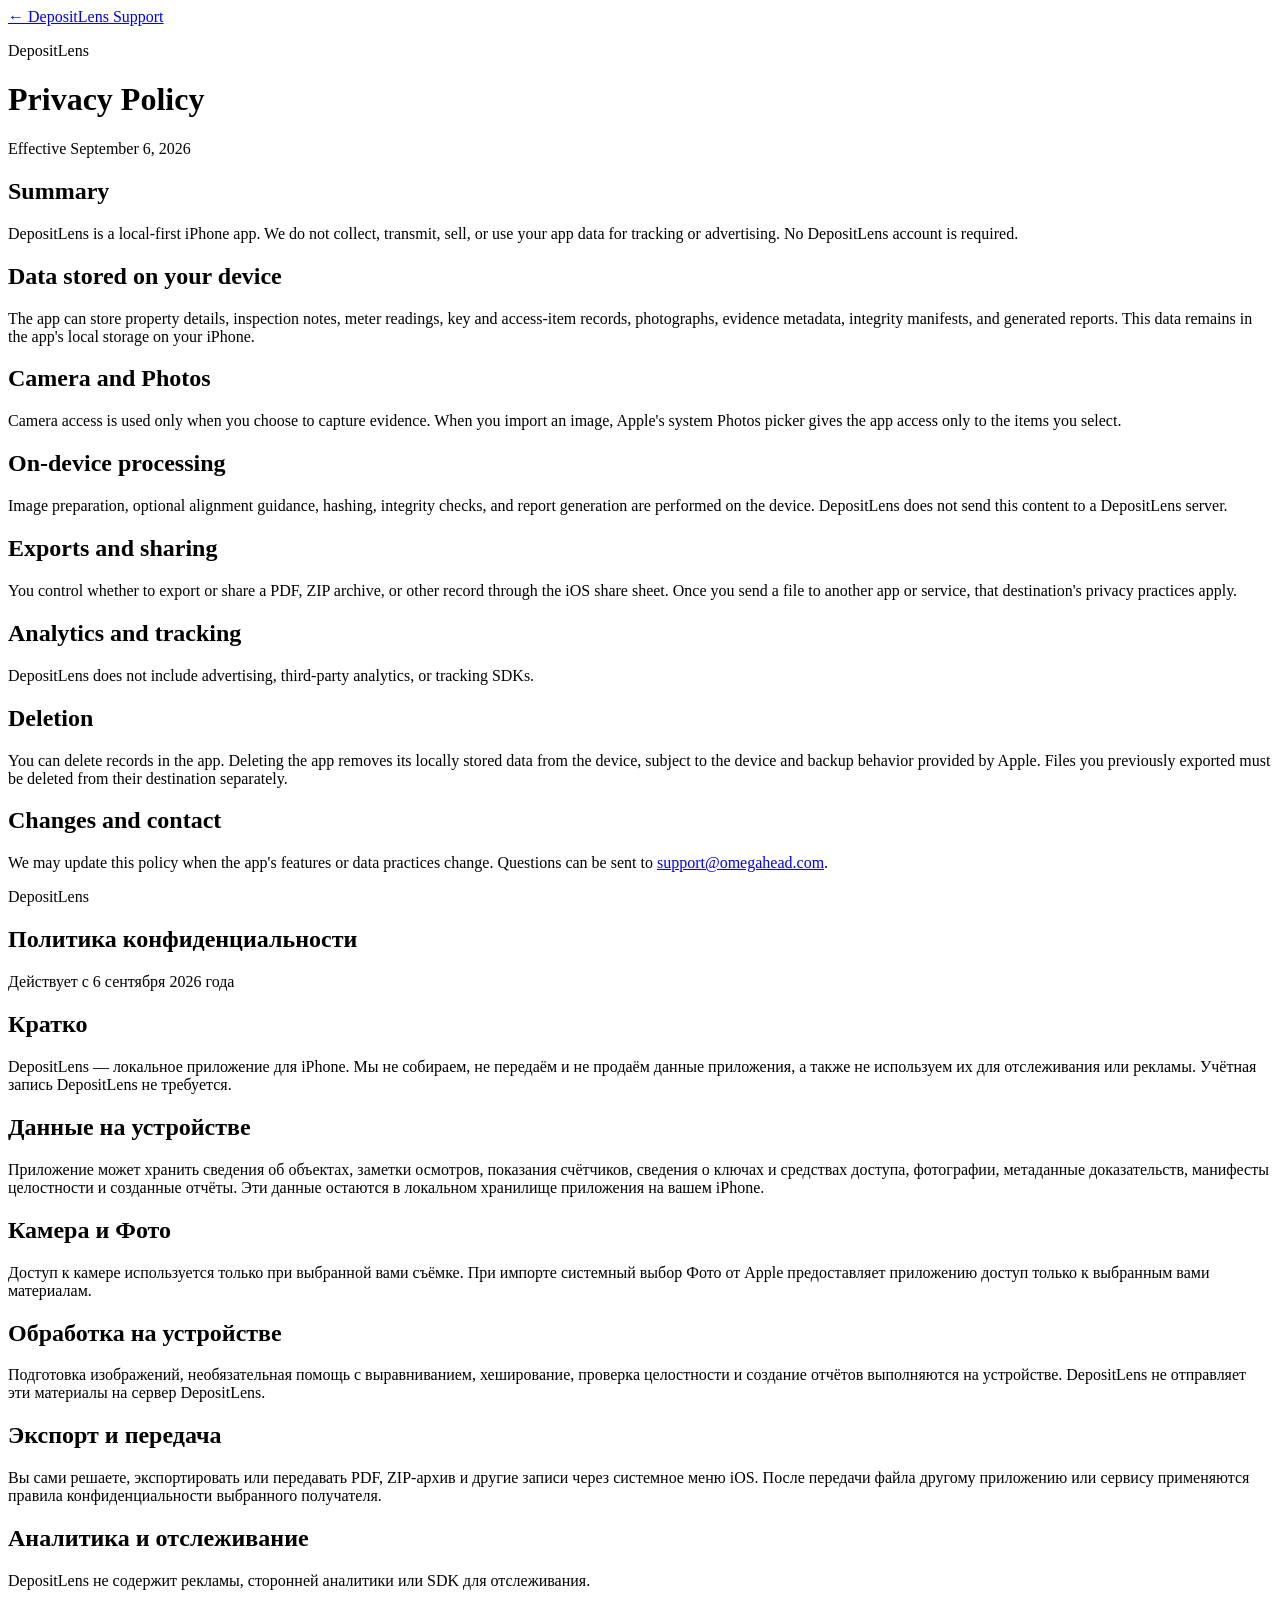
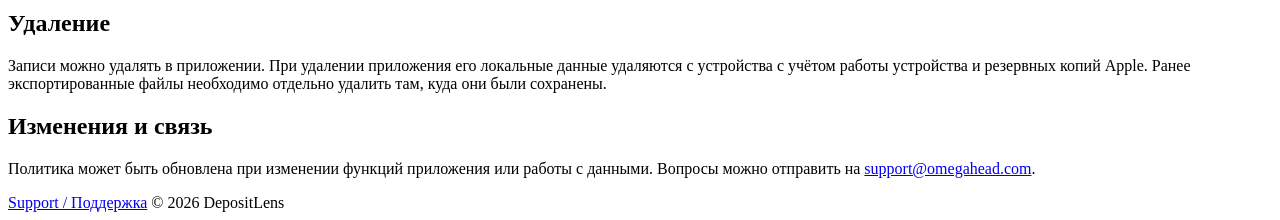
==== privacy.html @ 1183e6c7 "Publish privacy.html" ====
<!doctype html>
<html lang="en">
<head>
  <meta charset="utf-8">
  <meta name="viewport" content="width=device-width, initial-scale=1">
  <meta name="description" content="DepositLens Privacy Policy.">
  <title>DepositLens Privacy Policy</title>
  <link rel="stylesheet" href="styles.css">
</head>
<body>
  <main>
    <nav><a href="index.html">← DepositLens Support</a></nav>

    <header class="policy-header">
      <p class="eyebrow">DepositLens</p>
      <h1>Privacy Policy</h1>
      <p class="note">Effective September 6, 2026</p>
    </header>

    <section class="card">
      <h2>Summary</h2>
      <p>DepositLens is a local-first iPhone app. We do not collect, transmit, sell, or use your app data for tracking or advertising. No DepositLens account is required.</p>

      <h2>Data stored on your device</h2>
      <p>The app can store property details, inspection notes, meter readings, key and access-item records, photographs, evidence metadata, integrity manifests, and generated reports. This data remains in the app's local storage on your iPhone.</p>

      <h2>Camera and Photos</h2>
      <p>Camera access is used only when you choose to capture evidence. When you import an image, Apple's system Photos picker gives the app access only to the items you select.</p>

      <h2>On-device processing</h2>
      <p>Image preparation, optional alignment guidance, hashing, integrity checks, and report generation are performed on the device. DepositLens does not send this content to a DepositLens server.</p>

      <h2>Exports and sharing</h2>
      <p>You control whether to export or share a PDF, ZIP archive, or other record through the iOS share sheet. Once you send a file to another app or service, that destination's privacy practices apply.</p>

      <h2>Analytics and tracking</h2>
      <p>DepositLens does not include advertising, third-party analytics, or tracking SDKs.</p>

      <h2>Deletion</h2>
      <p>You can delete records in the app. Deleting the app removes its locally stored data from the device, subject to the device and backup behavior provided by Apple. Files you previously exported must be deleted from their destination separately.</p>

      <h2>Changes and contact</h2>
      <p>We may update this policy when the app's features or data practices change. Questions can be sent to <a href="mailto:support@omegahead.com">support@omegahead.com</a>.</p>
    </section>

    <section class="card" lang="ru">
      <p class="eyebrow">DepositLens</p>
      <h1>Политика конфиденциальности</h1>
      <p class="note">Действует с 6 сентября 2026 года</p>

      <h2>Кратко</h2>
      <p>DepositLens — локальное приложение для iPhone. Мы не собираем, не передаём и не продаём данные приложения, а также не используем их для отслеживания или рекламы. Учётная запись DepositLens не требуется.</p>

      <h2>Данные на устройстве</h2>
      <p>Приложение может хранить сведения об объектах, заметки осмотров, показания счётчиков, сведения о ключах и средствах доступа, фотографии, метаданные доказательств, манифесты целостности и созданные отчёты. Эти данные остаются в локальном хранилище приложения на вашем iPhone.</p>

      <h2>Камера и Фото</h2>
      <p>Доступ к камере используется только при выбранной вами съёмке. При импорте системный выбор Фото от Apple предоставляет приложению доступ только к выбранным вами материалам.</p>

      <h2>Обработка на устройстве</h2>
      <p>Подготовка изображений, необязательная помощь с выравниванием, хеширование, проверка целостности и создание отчётов выполняются на устройстве. DepositLens не отправляет эти материалы на сервер DepositLens.</p>

      <h2>Экспорт и передача</h2>
      <p>Вы сами решаете, экспортировать или передавать PDF, ZIP-архив и другие записи через системное меню iOS. После передачи файла другому приложению или сервису применяются правила конфиденциальности выбранного получателя.</p>

      <h2>Аналитика и отслеживание</h2>
      <p>DepositLens не содержит рекламы, сторонней аналитики или SDK для отслеживания.</p>

      <h2>Удаление</h2>
      <p>Записи можно удалять в приложении. При удалении приложения его локальные данные удаляются с устройства с учётом работы устройства и резервных копий Apple. Ранее экспортированные файлы необходимо отдельно удалить там, куда они были сохранены.</p>

      <h2>Изменения и связь</h2>
      <p>Политика может быть обновлена при изменении функций приложения или работы с данными. Вопросы можно отправить на <a href="mailto:support@omegahead.com">support@omegahead.com</a>.</p>
    </section>

    <footer>
      <a href="index.html">Support / Поддержка</a>
      <span>© 2026 DepositLens</span>
    </footer>
  </main>
</body>
</html>
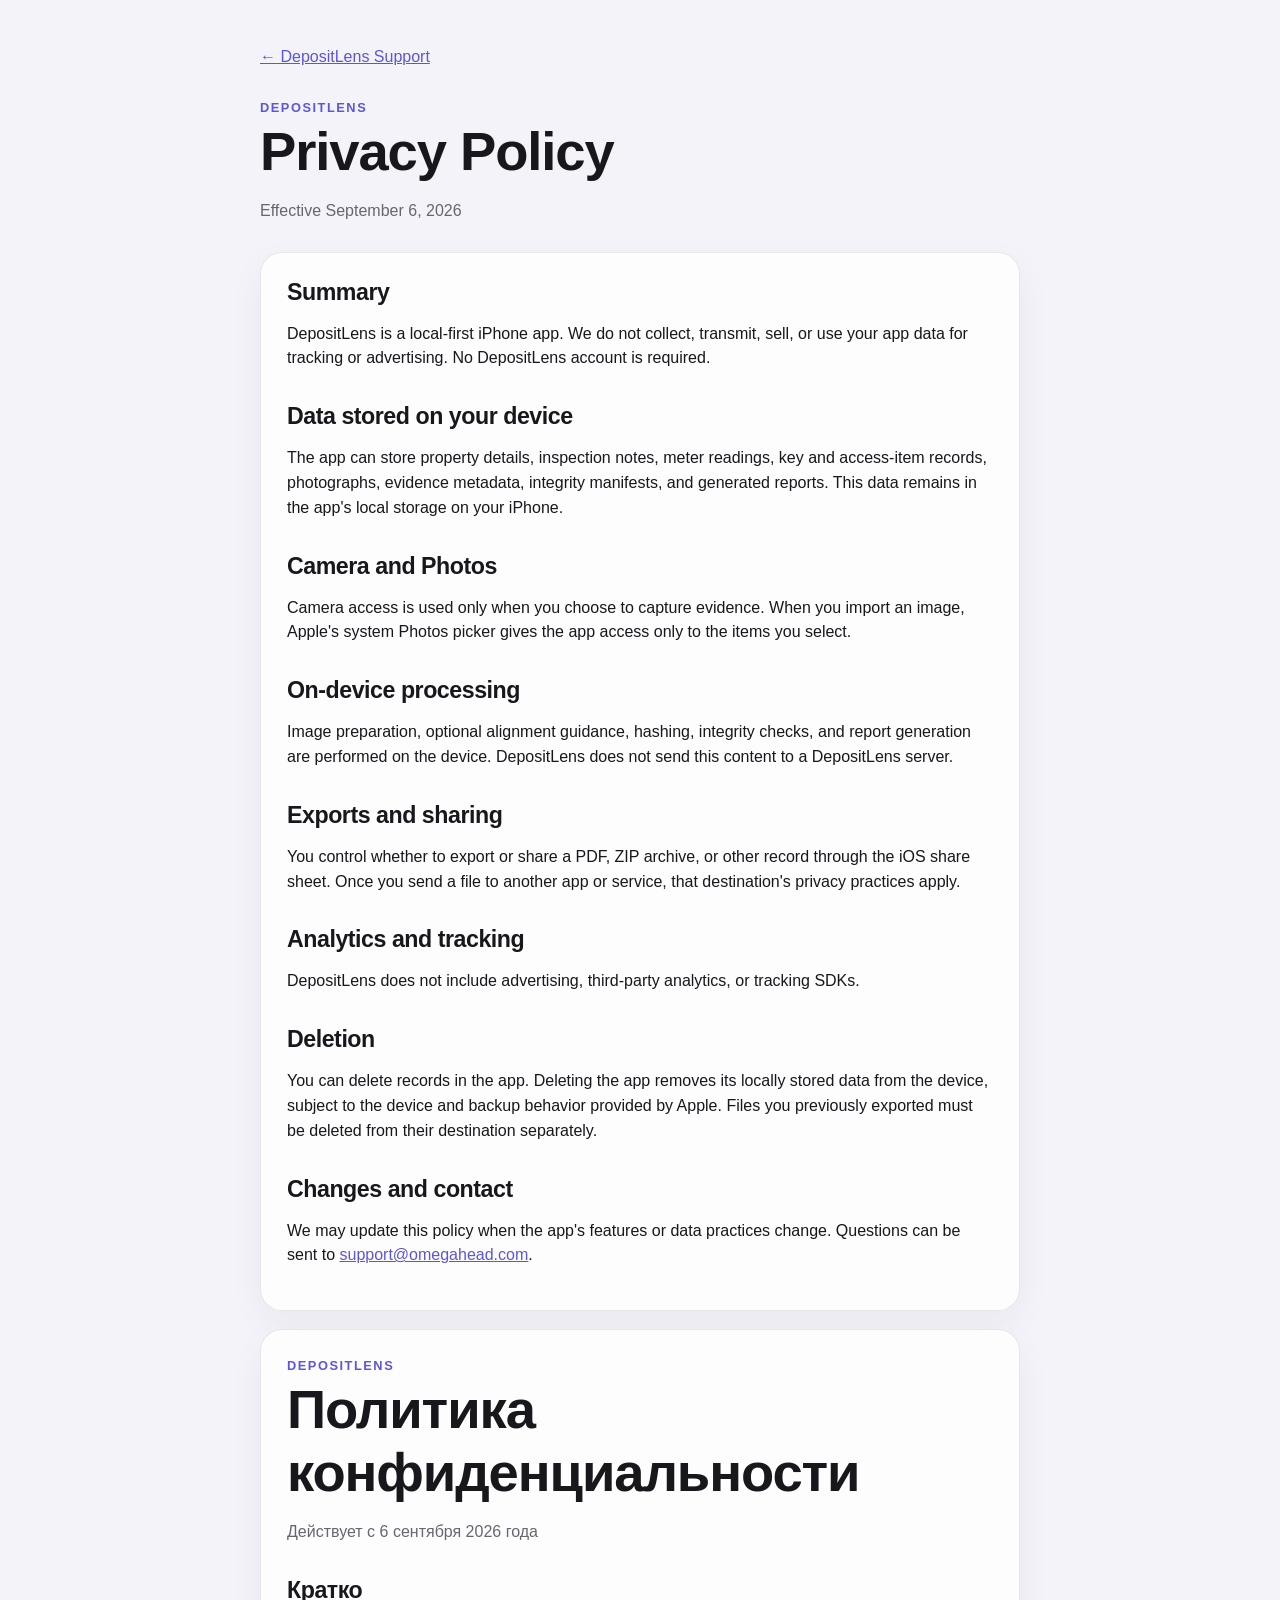
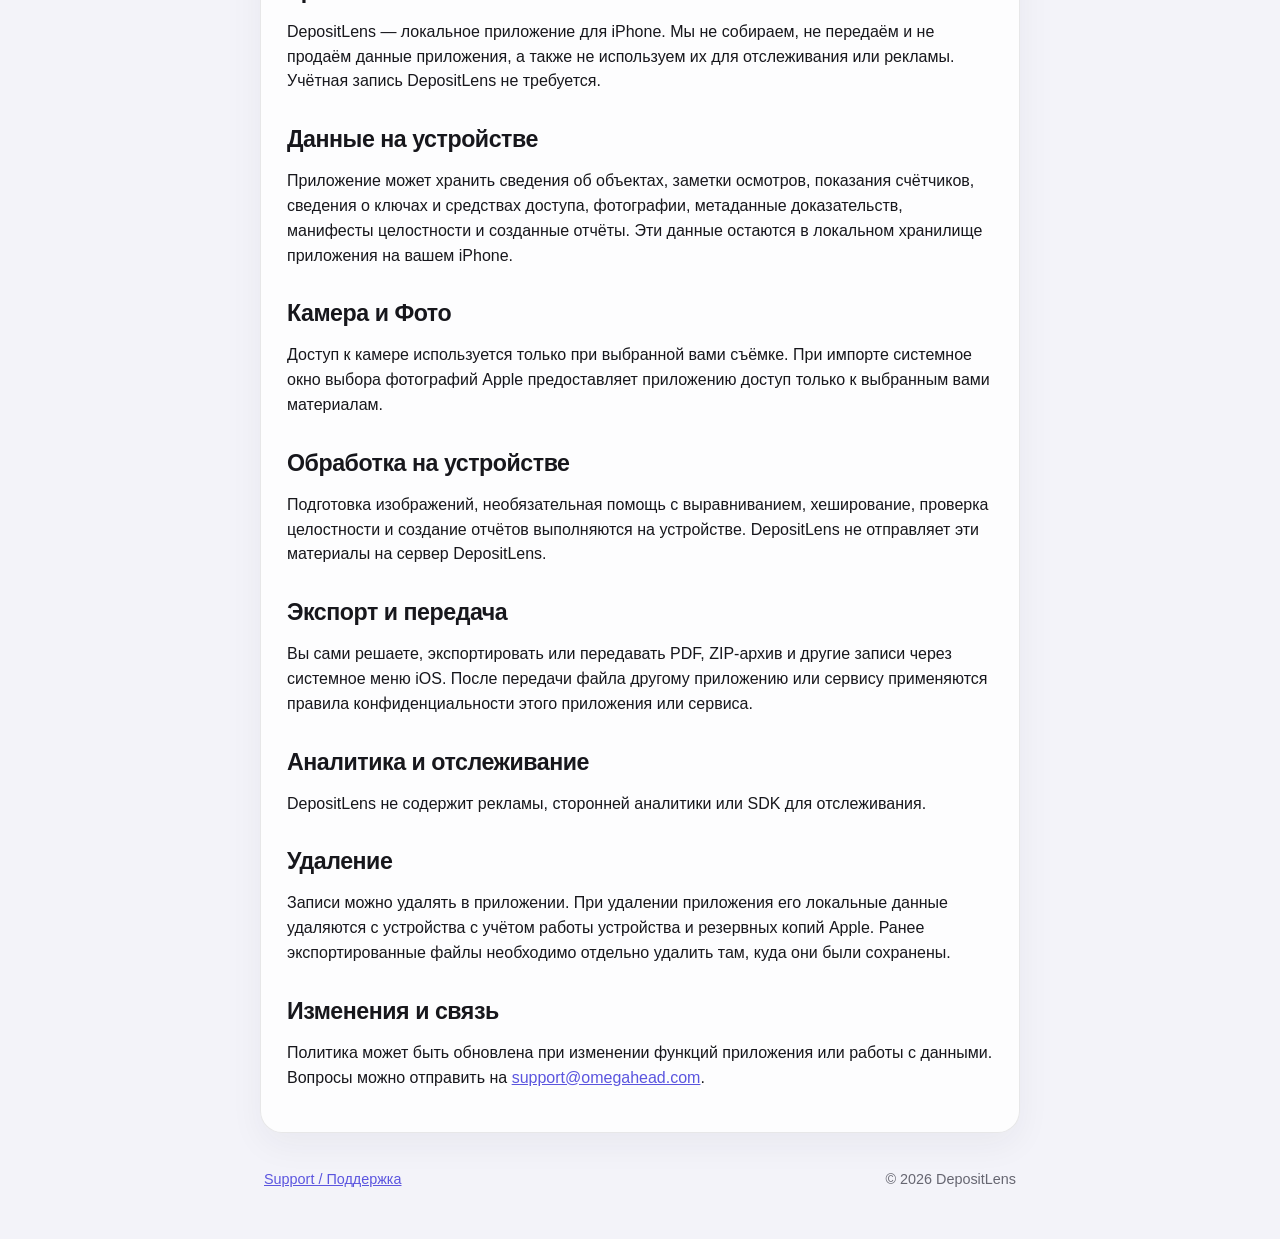
==== commit 38ee5078: "Improve Russian privacy policy wording" ====
--- a/privacy.html
+++ b/privacy.html
@@ -55,13 +55,13 @@
       <p>Приложение может хранить сведения об объектах, заметки осмотров, показания счётчиков, сведения о ключах и средствах доступа, фотографии, метаданные доказательств, манифесты целостности и созданные отчёты. Эти данные остаются в локальном хранилище приложения на вашем iPhone.</p>
 
       <h2>Камера и Фото</h2>
-      <p>Доступ к камере используется только при выбранной вами съёмке. При импорте системный выбор Фото от Apple предоставляет приложению доступ только к выбранным вами материалам.</p>
+      <p>Доступ к камере используется только при выбранной вами съёмке. При импорте системное окно выбора фотографий Apple предоставляет приложению доступ только к выбранным вами материалам.</p>
 
       <h2>Обработка на устройстве</h2>
       <p>Подготовка изображений, необязательная помощь с выравниванием, хеширование, проверка целостности и создание отчётов выполняются на устройстве. DepositLens не отправляет эти материалы на сервер DepositLens.</p>
 
       <h2>Экспорт и передача</h2>
-      <p>Вы сами решаете, экспортировать или передавать PDF, ZIP-архив и другие записи через системное меню iOS. После передачи файла другому приложению или сервису применяются правила конфиденциальности выбранного получателя.</p>
+      <p>Вы сами решаете, экспортировать или передавать PDF, ZIP-архив и другие записи через системное меню iOS. После передачи файла другому приложению или сервису применяются правила конфиденциальности этого приложения или сервиса.</p>
 
       <h2>Аналитика и отслеживание</h2>
       <p>DepositLens не содержит рекламы, сторонней аналитики или SDK для отслеживания.</p>
@@ -80,4 +80,3 @@
   </main>
 </body>
 </html>
-
--- a/styles.css
+++ b/styles.css
@@ -0,0 +1,113 @@
+:root {
+  color-scheme: light dark;
+  font-family: -apple-system, BlinkMacSystemFont, "Segoe UI", sans-serif;
+  --accent: #5b55df;
+  --surface: rgba(255, 255, 255, 0.82);
+  --text: #17171c;
+  --muted: #666671;
+  --border: rgba(38, 38, 46, 0.1);
+  background: #f3f3f9;
+  color: var(--text);
+}
+
+* { box-sizing: border-box; }
+
+body { margin: 0; }
+
+main {
+  width: min(760px, calc(100% - 32px));
+  margin: 0 auto;
+  padding: 48px 0 32px;
+}
+
+a { color: var(--accent); }
+
+.hero {
+  display: flex;
+  align-items: center;
+  gap: 20px;
+  margin-bottom: 28px;
+}
+
+.mark {
+  display: grid;
+  width: 76px;
+  height: 76px;
+  flex: 0 0 76px;
+  place-items: center;
+  border-radius: 20px;
+  background: linear-gradient(145deg, #6b66ef, #4a44cd);
+  color: white;
+  font-size: 25px;
+  font-weight: 750;
+  box-shadow: 0 14px 34px rgba(77, 70, 207, 0.24);
+}
+
+h1, h2, h3 { letter-spacing: -0.02em; }
+h1 { margin: 2px 0 6px; font-size: clamp(2rem, 7vw, 3.4rem); }
+h2 { margin: 0 0 14px; font-size: 1.45rem; }
+h2:not(:first-child) { margin-top: 32px; }
+h3 { margin: 24px 0 6px; font-size: 1.05rem; }
+p { line-height: 1.55; }
+
+.eyebrow {
+  margin: 0;
+  color: var(--accent);
+  font-size: 0.8rem;
+  font-weight: 750;
+  letter-spacing: 0.12em;
+  text-transform: uppercase;
+}
+
+.lede, .note { color: var(--muted); }
+.lede { margin: 0; font-size: 1.08rem; }
+
+.card {
+  margin: 18px 0;
+  padding: 26px;
+  border: 1px solid var(--border);
+  border-radius: 22px;
+  background: var(--surface);
+  box-shadow: 0 12px 34px rgba(32, 32, 55, 0.05);
+}
+
+.button {
+  display: inline-block;
+  padding: 11px 16px;
+  border-radius: 12px;
+  background: var(--accent);
+  color: white;
+  font-weight: 650;
+  text-decoration: none;
+}
+
+nav { margin-bottom: 32px; }
+.policy-header { margin-bottom: 28px; }
+
+footer {
+  display: flex;
+  justify-content: space-between;
+  gap: 20px;
+  padding: 20px 4px;
+  color: var(--muted);
+  font-size: 0.9rem;
+}
+
+@media (max-width: 560px) {
+  main { padding-top: 28px; }
+  .hero { align-items: flex-start; }
+  .mark { width: 62px; height: 62px; flex-basis: 62px; border-radius: 16px; }
+  .card { padding: 21px; border-radius: 18px; }
+  footer { flex-direction: column; }
+}
+
+@media (prefers-color-scheme: dark) {
+  :root {
+    --surface: rgba(35, 35, 42, 0.86);
+    --text: #f4f4f7;
+    --muted: #aeaeb8;
+    --border: rgba(255, 255, 255, 0.09);
+    background: #15151a;
+  }
+}
+
